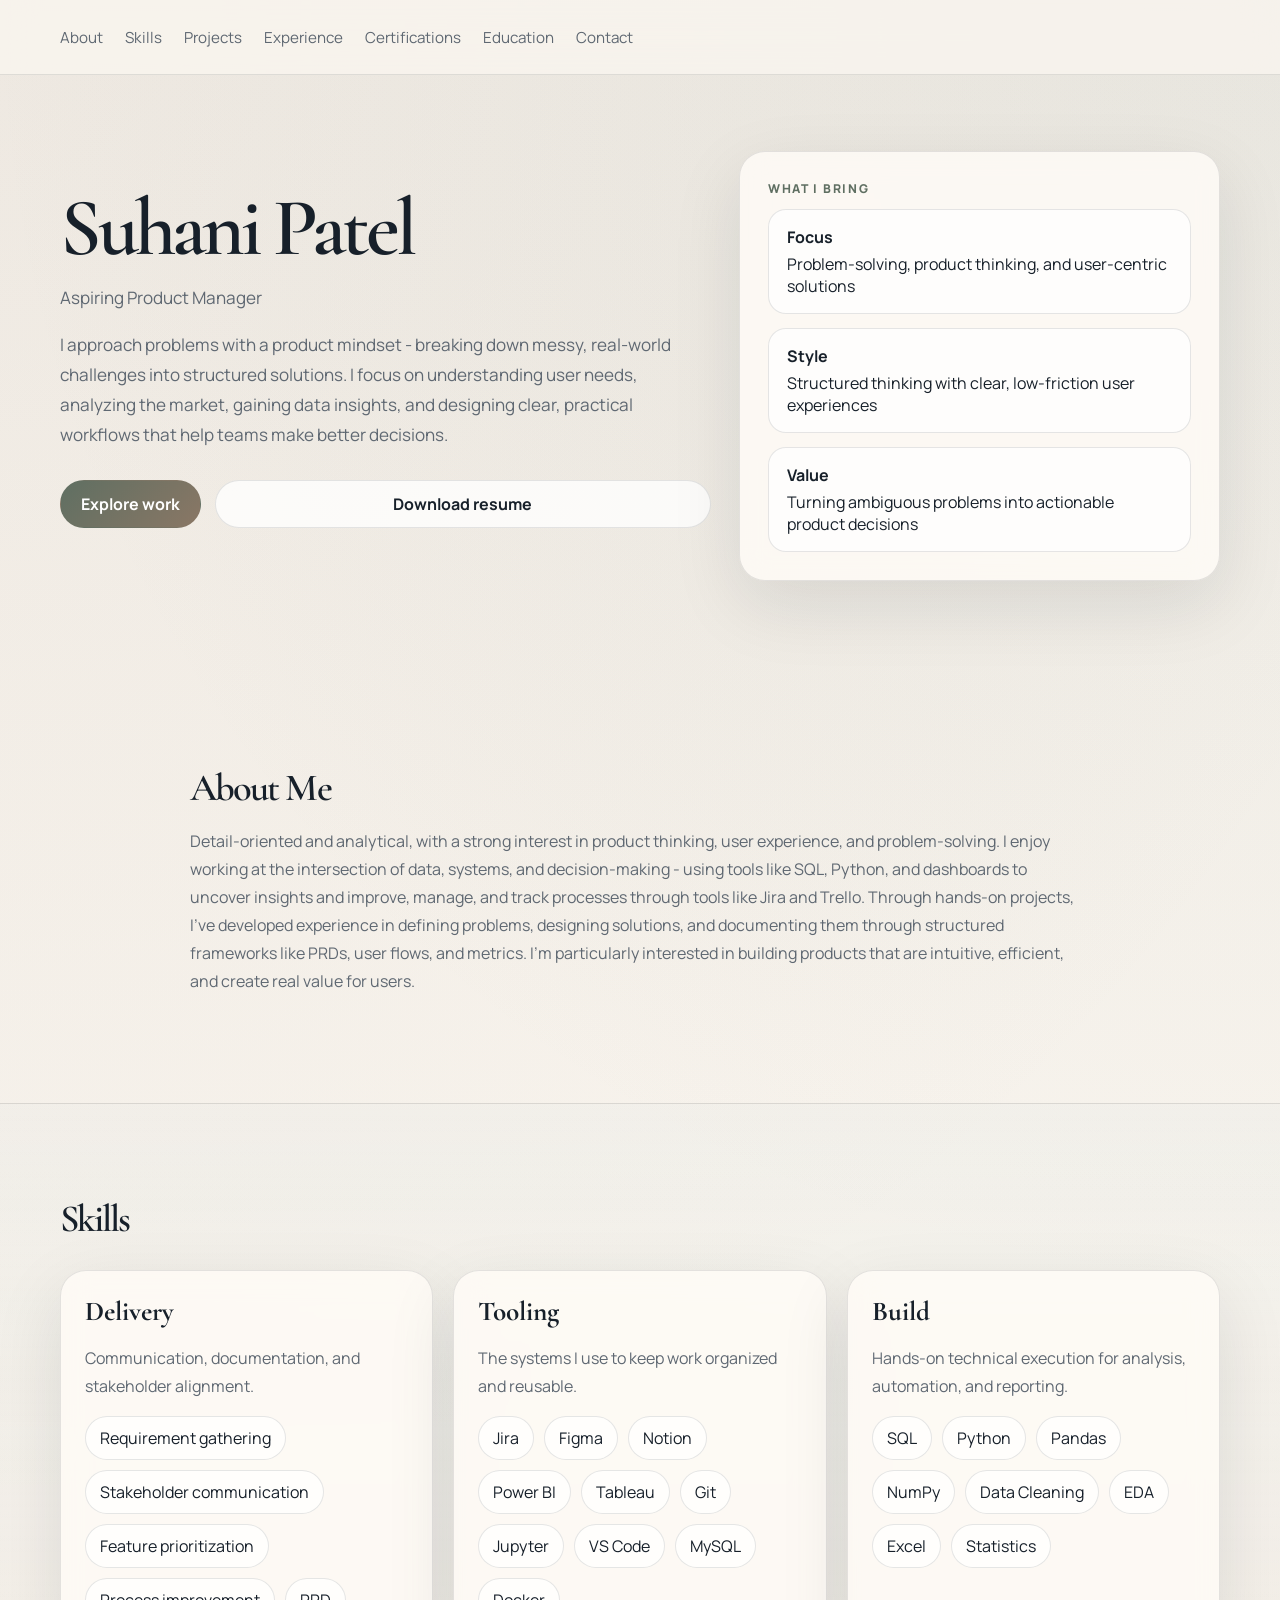
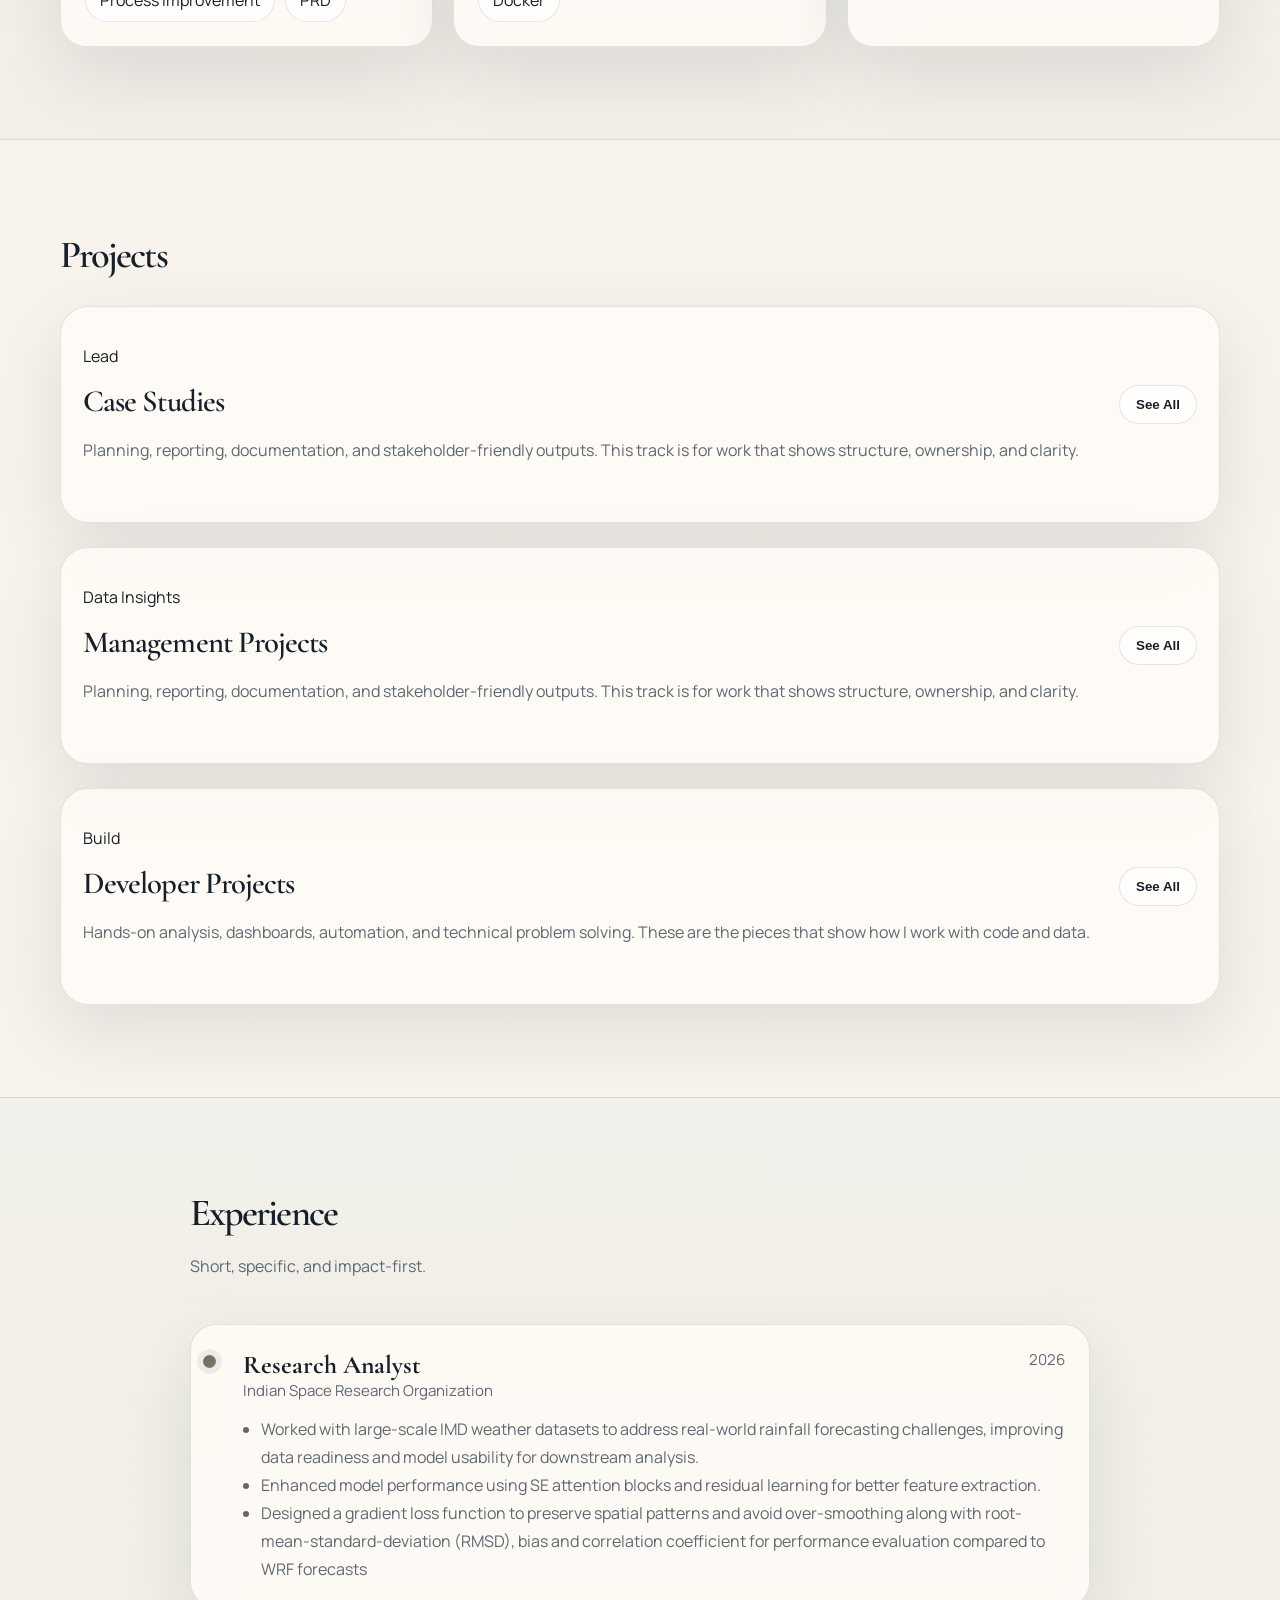
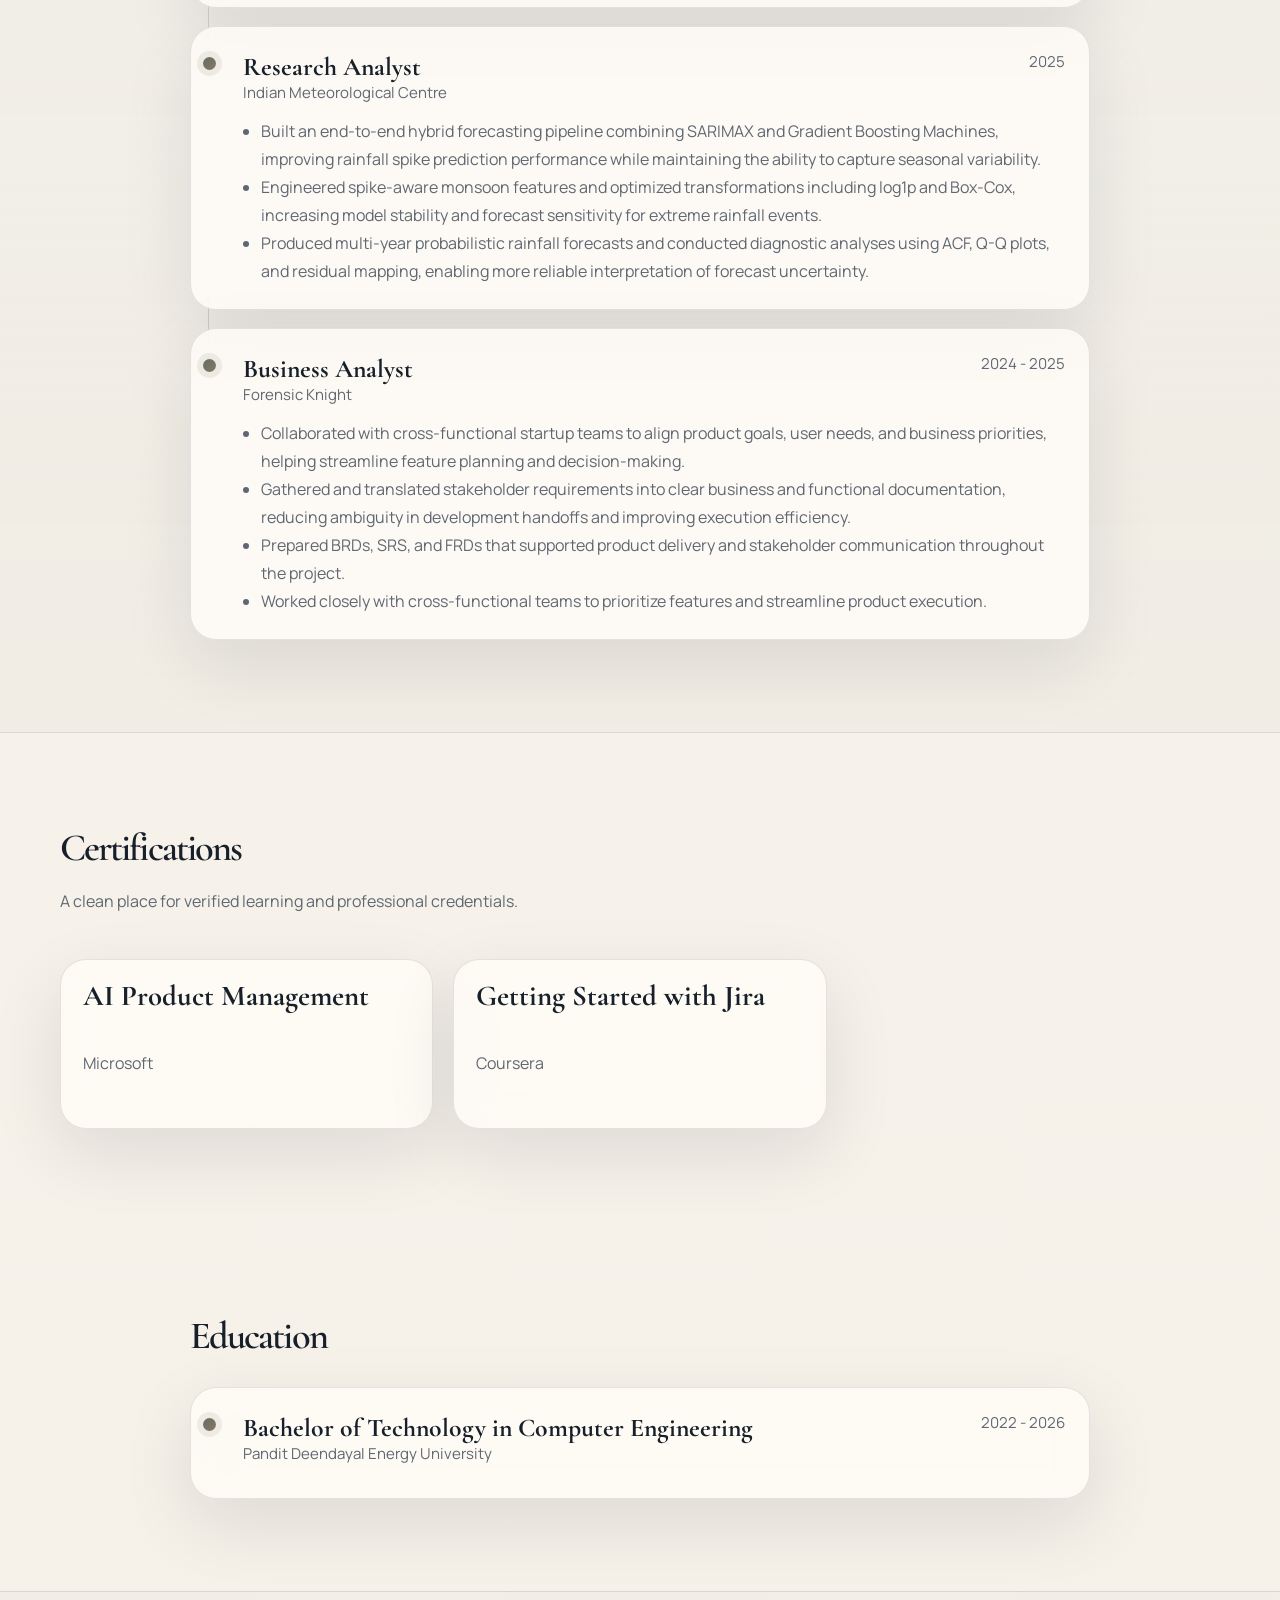
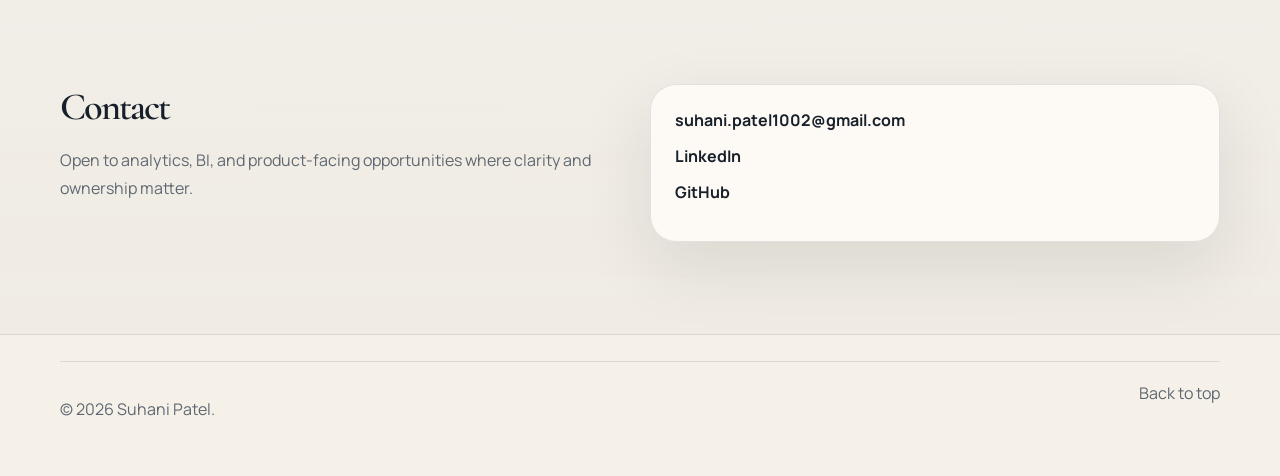
==== index.html @ b58e8860 "Add files via upload" ====
<!doctype html>
<html lang="en">
<head>
  <meta charset="UTF-8" />
  <meta name="viewport" content="width=device-width, initial-scale=1.0" />
  <meta name="description" content="A refined portfolio for analytics, BI, and PM-adjacent work with projects, skills, experience, certifications, and contact details." />
  <meta name="keywords" content="portfolio, data analyst, python, sql, power bi, tableau, projects, resume" />
  <meta name="author" content="Suhani Patel" />
  <meta property="og:title" content="Suhani Patel | Portfolio" />
  <meta property="og:description" content="A refined portfolio with separate developer and PM-style project tracks, elegant skills, timeline experience, and certifications." />
  <meta property="og:type" content="website" />
  <title>Suhani Patel | Portfolio</title>
  <link rel="preconnect" href="https://fonts.googleapis.com">
  <link rel="preconnect" href="https://fonts.gstatic.com" crossorigin>
  <link href="https://fonts.googleapis.com/css2?family=Cormorant+Garamond:wght@500;600;700&family=Manrope:wght@400;500;600;700;800&display=swap" rel="stylesheet">
  <link rel="stylesheet" href="styles.css" />
</head>
<body>
  <header class="site-header">
    <div class="container nav">
      <nav id="siteNav" class="site-nav">
        <a href="#about">About</a>
        <a href="#skills">Skills</a>
        <a href="#projects">Projects</a>
        <a href="#experience">Experience</a>
        <a href="#certifications">Certifications</a>
        <a href="#education">Education</a>
        <a href="#contact">Contact</a>
      </nav>
      <button class="nav-toggle" id="navToggle" aria-expanded="false" aria-controls="siteNav">
        <span></span><span></span><span></span>
      </button>
    </div>
  </header>

  <main>
    <section class="hero section" id="home">
      <div class="container hero-grid">
        <div class="hero-copy reveal">
          <h1 id="heroName">Suhani Patel</h1>
          <p class="subtitle" id="heroTitle"></p>
          <p class="subtitle" id="heroIntro"></p>
          <div class="hero-actions">
            <a class="btn btn-primary" href="#projects">Explore work</a>
            <a class="btn btn-secondary" href="resume.pdf" download>Download resume</a>
          </div>
          <ul class="hero-meta" id="heroMeta"></ul>
        </div>
        <div class="hero-panel reveal">
          <div class="panel-card">
            <p class="panel-label">What I bring</p>
            <div id="highlightList" class="highlight-list"></div>
          </div>
        </div>
      </div>
    </section>

      <section class="section" id="about">
        <div class="container narrow reveal">
          <h2>About Me</h2>
        <p id="aboutText" class="lead"></p>
      </div>
    </section>

    <section class="section alt" id="skills">
      <div class="container reveal">
        <div class="section-heading">
          <div>
            <h2>Skills</h2>
          </div>
        </div>
        <div id="skillsGrid" class="skills-grid"></div>
      </div>
    </section>

    <section class="section" id="projects">
      <div class="container">
        <div class="section-heading reveal">
          <div>
            <h2>Projects</h2>
          </div>
        </div>
        <div id="projectsWrap" class="project-collections"></div>
      </div>
    </section>

    <section class="section alt" id="experience">
      <div class="container narrow">
        <div class="section-heading reveal">
          <div>
            <h2>Experience</h2>
            <p class="section-copy">Short, specific, and impact-first.</p>
          </div>
        </div>
        <div id="experienceList" class="timeline"></div>
      </div>
    </section>

    <section class="section" id="certifications">
      <div class="container reveal">
        <div class="section-heading">
          <div>
            <h2>Certifications</h2>
            <p class="section-copy">A clean place for verified learning and professional credentials.</p>
          </div>
        </div>
        <div id="certificationsGrid" class="certifications-grid"></div>
      </div>
    </section>

    <section class="section" id="education">
      <div class="container narrow">
        <div class="section-heading reveal">
          <div>
            <h2>Education</h2>
          </div>
        </div>
        <div id="educationList" class="timeline"></div>
      </div>
    </section>

    <section class="section contact-section alt" id="contact">
      <div class="container contact-grid reveal">
        <div>
          <h2>Contact</h2>
          <p class="section-copy">Open to analytics, BI, and product-facing opportunities where clarity and ownership matter.</p>
        </div>
        <div class="contact-card">
          <a id="contactEmail" href="mailto:your.email@example.com">your.email@example.com</a>
          <a id="contactLinkedIn" href="https://www.linkedin.com" target="_blank" rel="noreferrer">LinkedIn</a>
          <a id="contactGitHub" href="https://github.com" target="_blank" rel="noreferrer">GitHub</a>
          <span id="contactLocation">Location</span>
        </div>
      </div>
    </section>
  </main>

  <footer class="site-footer">
    <div class="container footer-inner">
      <p>&copy; <span id="year"></span> <span id="footerName">Suhani Patel</span>.</p>
      <a class="text-link" href="#home">Back to top</a>
    </div>
  </footer>

  <script src="data.js"></script>
  <script src="script.js"></script>
</body>
</html>
---- styles.css ----
:root {
  --bg: #f5f0e8;
  --bg-alt: #ebe4d8;
  --panel: rgba(255, 252, 247, 0.82);
  --panel-solid: #fffdf9;
  --text: #17202a;
  --muted: #5f6872;
  --line: rgba(23, 32, 42, 0.11);
  --accent: #5f6f62;
  --accent-2: #8a7765;
  --accent-soft: rgba(95, 111, 98, 0.10);
  --shadow: 0 24px 70px rgba(23, 32, 42, 0.10);
  --radius: 26px;
  --radius-sm: 18px;
}

* {
  box-sizing: border-box;
}

html {
  scroll-behavior: smooth;
}

body {
  margin: 0;
  font-family: "Manrope", system-ui, sans-serif;
  color: var(--text);
  background:
    radial-gradient(circle at top left, rgba(138, 119, 101, 0.10), transparent 28%),
    radial-gradient(circle at top right, rgba(95, 111, 98, 0.10), transparent 24%),
    linear-gradient(180deg, #f9f5ef 0%, var(--bg) 100%);
}

a {
  color: inherit;
  text-decoration: none;
}

img {
  display: block;
  max-width: 100%;
}

.container {
  width: min(1160px, calc(100% - 32px));
  margin: 0 auto;
}

.narrow {
  width: min(900px, calc(100% - 32px));
}

.section {
  padding: 92px 0;
}

.alt {
  background:
    linear-gradient(180deg, rgba(255, 255, 255, 0.22), rgba(255, 255, 255, 0)),
    linear-gradient(180deg, rgba(95, 111, 98, 0.05), rgba(138, 119, 101, 0.04));
  border-top: 1px solid var(--line);
  border-bottom: 1px solid var(--line);
}

.site-header {
  position: sticky;
  top: 0;
  z-index: 20;
  backdrop-filter: blur(18px);
  background: rgba(250, 246, 240, 0.76);
  border-bottom: 1px solid var(--line);
}

.nav {
  display: flex;
  align-items: center;
  gap: 14px;
  min-height: 74px;
  position: relative;
}

.site-nav {
  display: flex;
  align-items: center;
  justify-content: flex-start;
  gap: 22px;
  color: var(--muted);
  font-size: 0.95rem;
  margin-right: auto;
}

.site-nav a:hover,
.text-link:hover,
.project-collection-cta:hover {
  color: var(--accent);
}

.nav-toggle {
  display: none;
  width: 44px;
  height: 44px;
  border: 1px solid var(--line);
  border-radius: 14px;
  background: rgba(255, 255, 255, 0.8);
  flex-direction: column;
  justify-content: center;
  gap: 4px;
  padding: 0 11px;
}

.nav-toggle span {
  display: block;
  height: 2px;
  background: var(--text);
  border-radius: 999px;
}

.hero {
  padding-top: 76px;
}

.hero-grid {
  display: grid;
  grid-template-columns: 1.15fr 0.85fr;
  gap: 28px;
  align-items: center;
}

.hero-copy h1,
.section h2,
.project-collection h3,
.detail-hero h1 {
  font-family: "Cormorant Garamond", Georgia, serif;
  font-weight: 600;
}

.hero-copy h1 {
  margin: 10px 0 14px;
  font-size: clamp(3rem, 6.4vw, 5.8rem);
  line-height: 0.9;
  letter-spacing: -0.05em;
}

.subtitle,
.lead,
.section-copy,
.detail-subtitle {
  color: var(--muted);
  line-height: 1.75;
}

.subtitle {
  font-size: 1.07rem;
  max-width: 62ch;
}

.hero-actions {
  display: grid;
  grid-template-columns: auto 1fr;
  gap: 14px;
  align-items: start;
  margin: 30px 0 22px;
}

.hero-actions-stack {
  display: grid;
  gap: 10px;
  align-self: end;
  padding-top: 10px;
}

.btn {
  display: inline-flex;
  align-items: center;
  justify-content: center;
  min-height: 48px;
  padding: 0 20px;
  border-radius: 999px;
  font-weight: 700;
  border: 1px solid transparent;
  transition: transform 180ms ease, box-shadow 180ms ease, border-color 180ms ease, background 180ms ease, color 180ms ease;
}

.btn:hover {
  transform: translateY(-1px);
  box-shadow: var(--shadow);
}

.btn-primary {
  color: white;
  background: linear-gradient(135deg, var(--accent), var(--accent-2));
}

.btn-secondary {
  background: rgba(255, 255, 255, 0.78);
  border-color: var(--line);
}

.hero-meta {
  list-style: none;
  padding: 0;
  margin: 0;
  display: flex;
  flex-wrap: wrap;
  gap: 12px;
  color: var(--muted);
}

.hero-meta li,
.pill {
  padding: 10px 14px;
  border: 1px solid var(--line);
  border-radius: 999px;
  background: rgba(255, 255, 255, 0.74);
}

.panel-card,
.contact-card,
.skill-card,
.project-card,
.timeline-item,
.cert-card,
.project-collection {
  background: var(--panel);
  border: 1px solid var(--line);
  box-shadow: var(--shadow);
  backdrop-filter: blur(14px);
}

.panel-card {
  border-radius: var(--radius);
  padding: 28px;
}

.panel-label,
.detail-label{
  margin: 0 0 12px;
  font-size: 0.76rem;
  font-weight: 800;
  text-transform: uppercase;
  letter-spacing: 0.14em;
  color: var(--accent);
}

.highlight-list {
  display: grid;
  gap: 14px;
}

.highlight-item {
  padding: 16px 18px;
  border-radius: 18px;
  background: rgba(255, 255, 255, 0.7);
  border: 1px solid var(--line);
}

.highlight-item strong {
  display: block;
  margin-bottom: 5px;
}

.section h2 {
  margin: 0;
  font-size: clamp(2rem, 3vw, 3rem);
  letter-spacing: -0.05em;
}

.section-heading {
  display: flex;
  align-items: end;
  justify-content: space-between;
  gap: 16px;
  margin-bottom: 28px;
}

.skills-grid,
.certifications-grid {
  display: grid;
  grid-template-columns: repeat(3, minmax(0, 1fr));
  gap: 20px;
}

.skill-card {
  border-radius: var(--radius);
  padding: 24px;
}

.skill-card h3 {
  margin: 0 0 10px;
  font-family: "Cormorant Garamond", Georgia, serif;
  font-size: 1.7rem;
}

.chip-list {
  display: flex;
  flex-wrap: wrap;
  gap: 10px;
  margin-top: 16px;
}

.project-collections {
  display: grid;
  gap: 24px;
}

.case-study-wrap {
  display: grid;
}

.case-study-card {
  border-radius: calc(var(--radius) + 2px);
  overflow: hidden;
  background: var(--panel);
  border: 1px solid var(--line);
  box-shadow: var(--shadow);
  display: grid;
  grid-template-columns: 1.1fr 0.9fr;
}

.case-study-media {
  min-height: 320px;
  background:
    linear-gradient(135deg, rgba(95, 111, 98, 0.18), rgba(138, 119, 101, 0.18)),
    linear-gradient(135deg, rgba(255, 255, 255, 0.22), rgba(255, 255, 255, 0));
}

.case-study-media img {
  width: 100%;
  height: 100%;
  object-fit: cover;
}

.case-study-body {
  padding: 28px;
  display: grid;
  align-content: start;
  gap: 14px;
}

.project-collection {
  border-radius: calc(var(--radius) + 2px);
  padding: 22px;
}

.project-collection-collapsed .projects-grid {
  display: none;
}

.project-collection-head {
  display: grid;
  grid-template-columns: 1fr auto;
  gap: 18px;
  align-items: start;
  margin-bottom: 20px;
}

.project-collection h3 {
  margin: 6px 0 8px;
  font-size: clamp(1.8rem, 2.4vw, 2.3rem);
  letter-spacing: -0.03em;
}

.project-collection-cta {
  display: inline-flex;
  align-items: center;
  justify-content: center;
  align-self: center;
  justify-self: end;
  padding: 11px 16px;
  border-radius: 999px;
  border: 1px solid var(--line);
  background: rgba(255, 255, 255, 0.72);
  color: var(--text);
  font-weight: 700;
  white-space: nowrap;
  cursor: pointer;
}

.projects-grid {
  display: grid;
  grid-template-columns: repeat(3, minmax(0, 1fr));
  gap: 18px;
}

.project-card {
  border-radius: var(--radius);
  overflow: hidden;
  display: flex;
  flex-direction: column;
  cursor: pointer;
  transition: transform 180ms ease, box-shadow 180ms ease, border-color 180ms ease;
}

.project-card.is-hidden {
  display: none;
}

.project-card:hover {
  transform: translateY(-4px);
  box-shadow: 0 28px 72px rgba(23, 32, 42, 0.14);
  border-color: rgba(95, 111, 98, 0.24);
}

.project-media {
  aspect-ratio: 16 / 9;
  background:
    linear-gradient(135deg, rgba(95, 111, 98, 0.18), rgba(138, 119, 101, 0.18)),
    linear-gradient(135deg, rgba(255, 255, 255, 0.22), rgba(255, 255, 255, 0));
  border-bottom: 1px solid var(--line);
}

.project-media img {
  width: 100%;
  height: 100%;
  object-fit: cover;
}

.project-media video {
  width: 100%;
  height: 100%;
  object-fit: cover;
}

.project-body {
  padding: 20px;
  display: grid;
  gap: 14px;
}

.project-body-top {
  display: grid;
  gap: 10px;
}

.project-body h3 {
  margin: 0;
  font-family: "Cormorant Garamond", Georgia, serif;
  font-size: 1.75rem;
  line-height: 0.95;
}

.project-links {
  display: flex;
  flex-wrap: wrap;
  gap: 12px;
  margin-top: auto;
}

.project-links a {
  font-weight: 700;
  color: var(--accent);
}

.timeline {
  display: grid;
  gap: 18px;
  position: relative;
}

.timeline::before {
  content: "";
  position: absolute;
  top: 10px;
  bottom: 10px;
  left: 18px;
  width: 1px;
  background: linear-gradient(180deg, transparent, rgba(95, 111, 98, 0.35), transparent);
}

.timeline-item {
  border-radius: var(--radius);
  padding: 24px 24px 24px 52px;
  position: relative;
}

.timeline-item::before {
  content: "";
  position: absolute;
  left: 12px;
  top: 30px;
  width: 13px;
  height: 13px;
  border-radius: 50%;
  background: linear-gradient(135deg, var(--accent), var(--accent-2));
  box-shadow: 0 0 0 6px rgba(95, 111, 98, 0.10);
}

.timeline-top {
  display: flex;
  justify-content: space-between;
  gap: 14px;
  align-items: start;
  margin-bottom: 10px;
}

.timeline-top h3,
.timeline-top p {
  margin: 0;
}

.timeline-top h3 {
  font-family: "Cormorant Garamond", Georgia, serif;
  font-size: 1.6rem;
}

.timeline-top .meta {
  color: var(--muted);
  font-size: 0.94rem;
}

.timeline-item ul {
  margin: 14px 0 0;
  padding-left: 18px;
  color: var(--muted);
  line-height: 1.75;
}

.cert-card {
  border-radius: var(--radius);
  padding: 22px;
  display: grid;
  gap: 10px;
  min-height: 170px;
}

.cert-card h3 {
  margin: 0;
  font-family: "Cormorant Garamond", Georgia, serif;
  font-size: 1.8rem;
  line-height: 1;
}

.cert-year {
  align-self: end;
  width: fit-content;
  padding: 8px 12px;
  border-radius: 999px;
  background: rgba(95, 111, 98, 0.10);
  color: var(--accent);
  font-weight: 700;
}

.contact-grid {
  display: grid;
  grid-template-columns: 1fr 1fr;
  gap: 20px;
  align-items: start;
}

.contact-card {
  border-radius: var(--radius);
  padding: 24px;
  display: grid;
  gap: 14px;
}

.contact-card a {
  font-weight: 700;
  color: var(--text);
}

.contact-card a:hover {
  color: var(--accent);
}

.site-footer {
  padding: 26px 0 40px;
}

.footer-inner {
  display: flex;
  justify-content: space-between;
  gap: 16px;
  color: var(--muted);
  border-top: 1px solid var(--line);
  padding-top: 20px;
}

.detail-page {
  min-height: 100vh;
}

.detail-header {
  padding: 10px 0 0;
}

.detail-nav {
  justify-content: flex-start;
}

.breadcrumb {
  display: inline-flex;
  align-items: center;
  gap: 8px;
  color: var(--muted);
  font-weight: 700;
}

.breadcrumb:hover {
  color: var(--accent);
}

.detail-hero {
  padding: 10px 0 28px;
}

.detail-grid {
  display: grid;
  grid-template-columns: 1.2fr 0.8fr;
  gap: 22px;
  align-items: start;
}

body.case-study-mode .detail-grid {
  grid-template-columns: 1fr;
  width: min(1120px, calc(100% - 32px));
  margin: 0 auto;
}

body.case-study-mode .detail-panel {
  width: 100%;
}

body.case-study-mode .detail-aside {
  display: none;
}

.case-study-shell {
  width: min(980px, calc(100% - 32px));
}

.case-study-detail-card {
  border-radius: calc(var(--radius) + 4px);
  background: var(--panel);
  border: 1px solid var(--line);
  box-shadow: var(--shadow);
  backdrop-filter: blur(14px);
  padding: 34px;
  display: grid;
  gap: 22px;
}

.case-study-detail-head {
  display: flex;
  align-items: start;
  justify-content: space-between;
  gap: 20px;
  flex-wrap: wrap;
}

.case-study-detail-head h1 {
  margin: 10px 0 0;
  font-family: "Cormorant Garamond", Georgia, serif;
  font-size: clamp(2.7rem, 4vw, 4.8rem);
  line-height: 0.94;
  letter-spacing: -0.05em;
}

.title-row {
  display: flex;
  align-items: center;
  justify-content: space-between;
}

#projectLogo {
  height: 250px;   /* adjust */
  width: 250px;
}

.case-study-preview {
  border-radius: 24px;
  overflow: hidden;
  border: 1px solid var(--line);
  background: linear-gradient(135deg, rgba(95, 111, 98, 0.12), rgba(138, 119, 101, 0.12));
  min-height: 340px;
}

.case-study-preview img,
.case-study-preview iframe {
  width: 100%;
  display: block;
}

.case-study-preview img {
  height: auto;
}

.case-study-preview iframe,
.case-study-document {
  height: 72vh;
  border: 0;
  background: white;
}

.case-study-copy {
  display: grid;
  gap: 18px;
}

.case-study-block h2 {
  margin: 0 0 8px;
  font-family: "Manrope", system-ui, sans-serif;
  font-size: 1.15rem;
}

.detail-panel,
.detail-aside {
  background: var(--panel);
  border: 1px solid var(--line);
  box-shadow: var(--shadow);
  backdrop-filter: blur(14px);
  border-radius: var(--radius);
}

.detail-panel {
  padding: 28px;
}

.detail-aside {
  padding: 22px;
}

.detail-hero h1 {
  margin: 12px 0 14px;
  font-size: clamp(2.4rem, 4vw, 4.4rem);
  line-height: 0.94;
  letter-spacing: -0.05em;
}

.detail-image {
  aspect-ratio: 16 / 9;
  border-radius: 20px;
  overflow: hidden;
  background: linear-gradient(135deg, rgba(95, 111, 98, 0.18), rgba(138, 119, 101, 0.18));
  border: 1px solid var(--line);
  margin-bottom: 22px;
}

.detail-image-button {
  width: 100%;
  padding: 0;
  cursor: zoom-in;
  border: 0;
  background: transparent;
  display: block;
}

.detail-image-button img {
  border: 0;
}

.detail-image-button video {
  width: 100%;
  height: 100%;
  object-fit: cover;
}

.detail-image img {
  width: 100%;
  height: 100%;
  object-fit: cover;
}

.case-study-draft {
  padding: 0;
  border-radius: 0;
  background: transparent;
  border: none;
  margin-top: 10px;
}

.case-study-draft-grid {
  display: grid;
  gap: 16px;
}

.case-study-draft-block h2 {
  font-family: "Times New Roman", Times, serif;
  font-size: 2.5rem;       /* increase if you want */
  font-weight: 700;
  color: #000;
  margin-bottom: 10px;
}

.case-study-draft-block p {
  font-family: "Times New Roman", Times, serif;
  font-size: 1.5rem;
  line-height: 1.8;
  color: #000;
  white-space: pre-line;
}

.case-study-image-block {
  margin: 20px 0;
}

.case-study-image-block img {
  width: 100%;
  border-radius: 12px;
}

.image-caption {
  font-size: 0.9rem;
  color: #666;
  margin-top: 6px;
  text-align: center;
}

.detail-section {
  margin-top: 20px;
}

.detail-section h2 {
  margin-bottom: 12px;
  font-size: 1.2rem;
  font-family: "Manrope", system-ui, sans-serif;
}

.detail-list {
  margin: 0;
  padding-left: 18px;
  color: var(--muted);
  line-height: 1.75;
}

.detail-links {
  display: flex;
  flex-wrap: wrap;
  gap: 12px;
  margin-top: 20px;
}

.detail-links a {
  display: inline-flex;
  align-items: center;
  justify-content: center;
  min-height: 44px;
  padding: 0 16px;
  border-radius: 999px;
  border: 1px solid var(--line);
  background: rgba(255, 255, 255, 0.72);
  color: var(--text);
  font-weight: 700;
}

.detail-links a.primary {
  color: white;
  background: linear-gradient(135deg, var(--accent), var(--accent-2));
  border-color: transparent;
}

.detail-sidebar-block + .detail-sidebar-block {
  margin-top: 18px;
}

.detail-sidebar-list {
  display: flex;
  flex-wrap: wrap;
  gap: 10px;
}

.lightbox {
  position: fixed;
  inset: 0;
  display: none;
  align-items: center;
  justify-content: center;
  gap: 16px;
  padding: 20px;
  background: rgba(15, 23, 42, 0.84);
  z-index: 80;
}

.lightbox.is-open {
  display: flex;
}

.lightbox-frame {
  width: min(100%, 1100px);
  max-height: 88vh;
  margin: 0;
  display: grid;
  place-items: center;
}

.lightbox-frame img {
  max-width: 100%;
  max-height: 88vh;
  object-fit: contain;
  border-radius: 18px;
  box-shadow: 0 30px 90px rgba(0, 0, 0, 0.45);
}

.lightbox-frame video {
  max-width: 100%;
  max-height: 88vh;
  border-radius: 18px;
  box-shadow: 0 30px 90px rgba(0, 0, 0, 0.45);
}

.lightbox-close,
.lightbox-arrow {
  position: absolute;
  border: 0;
  background: rgba(255, 255, 255, 0.14);
  color: white;
  backdrop-filter: blur(12px);
  cursor: pointer;
}

.lightbox-close {
  top: 18px;
  left: 18px;
  width: 42px;
  height: 42px;
  border-radius: 999px;
  font-size: 1.6rem;
  line-height: 1;
}

.lightbox-arrow {
  top: 50%;
  transform: translateY(-50%);
  width: 48px;
  height: 84px;
  border-radius: 18px;
  font-size: 2rem;
  line-height: 1;
}

.lightbox-prev {
  left: 18px;
}

.lightbox-next {
  right: 18px;
}

.reveal {
  opacity: 0;
  transform: translateY(16px);
  transition: opacity 600ms ease, transform 600ms ease;
}

.reveal.is-visible {
  opacity: 1;
  transform: translateY(0);
}

@media (max-width: 1080px) {
  .skills-grid,
  .certifications-grid,
  .projects-grid {
    grid-template-columns: repeat(2, minmax(0, 1fr));
  }

  .hero-grid,
  .contact-grid,
  .detail-grid,
  .case-study-card {
    grid-template-columns: 1fr;
  }

  body.case-study-mode .detail-grid {
    width: calc(100% - 24px);
  }

  .case-study-shell {
    width: calc(100% - 24px);
  }

  .case-study-detail-card {
    padding: 24px;
  }

  .case-study-preview iframe,
  .case-study-document {
    height: 60vh;
  }

  .lightbox {
    padding: 14px;
  }

  .lightbox-arrow {
    width: 42px;
    height: 72px;
  }
}

@media (max-width: 760px) {
  .section {
    padding: 74px 0;
  }

  .nav-toggle {
    display: inline-flex;
    margin-left: auto;
  }

  .site-nav {
    position: absolute;
    top: 74px;
    left: 16px;
    right: 500px;
    display: none;
    flex-direction: column;
    align-items: flex-end;  
    text-align: left;   
    gap: 14px;
    padding: 18px;
    border-radius: 20px;
    background: rgba(252, 248, 242, 0.96);
    border: 1px solid var(--line);
    box-shadow: var(--shadow);
  }

  .site-nav.open {
    display: flex;
  }

  .hero-actions {
    grid-template-columns: 1fr;
  }

  .project-collection-head,
  .timeline-top,
  .section-heading,
  .footer-inner {
    flex-direction: column;
    align-items: start;
  }

  .project-collection-head {
    grid-template-columns: 1fr;
  }

  .project-collection-cta {
    justify-self: start;
  }

  .skills-grid,
  .certifications-grid,
  .projects-grid {
    grid-template-columns: 1fr;
  }

  .timeline::before {
    left: 14px;
  }

  .timeline-item {
    padding-left: 44px;
  }
}
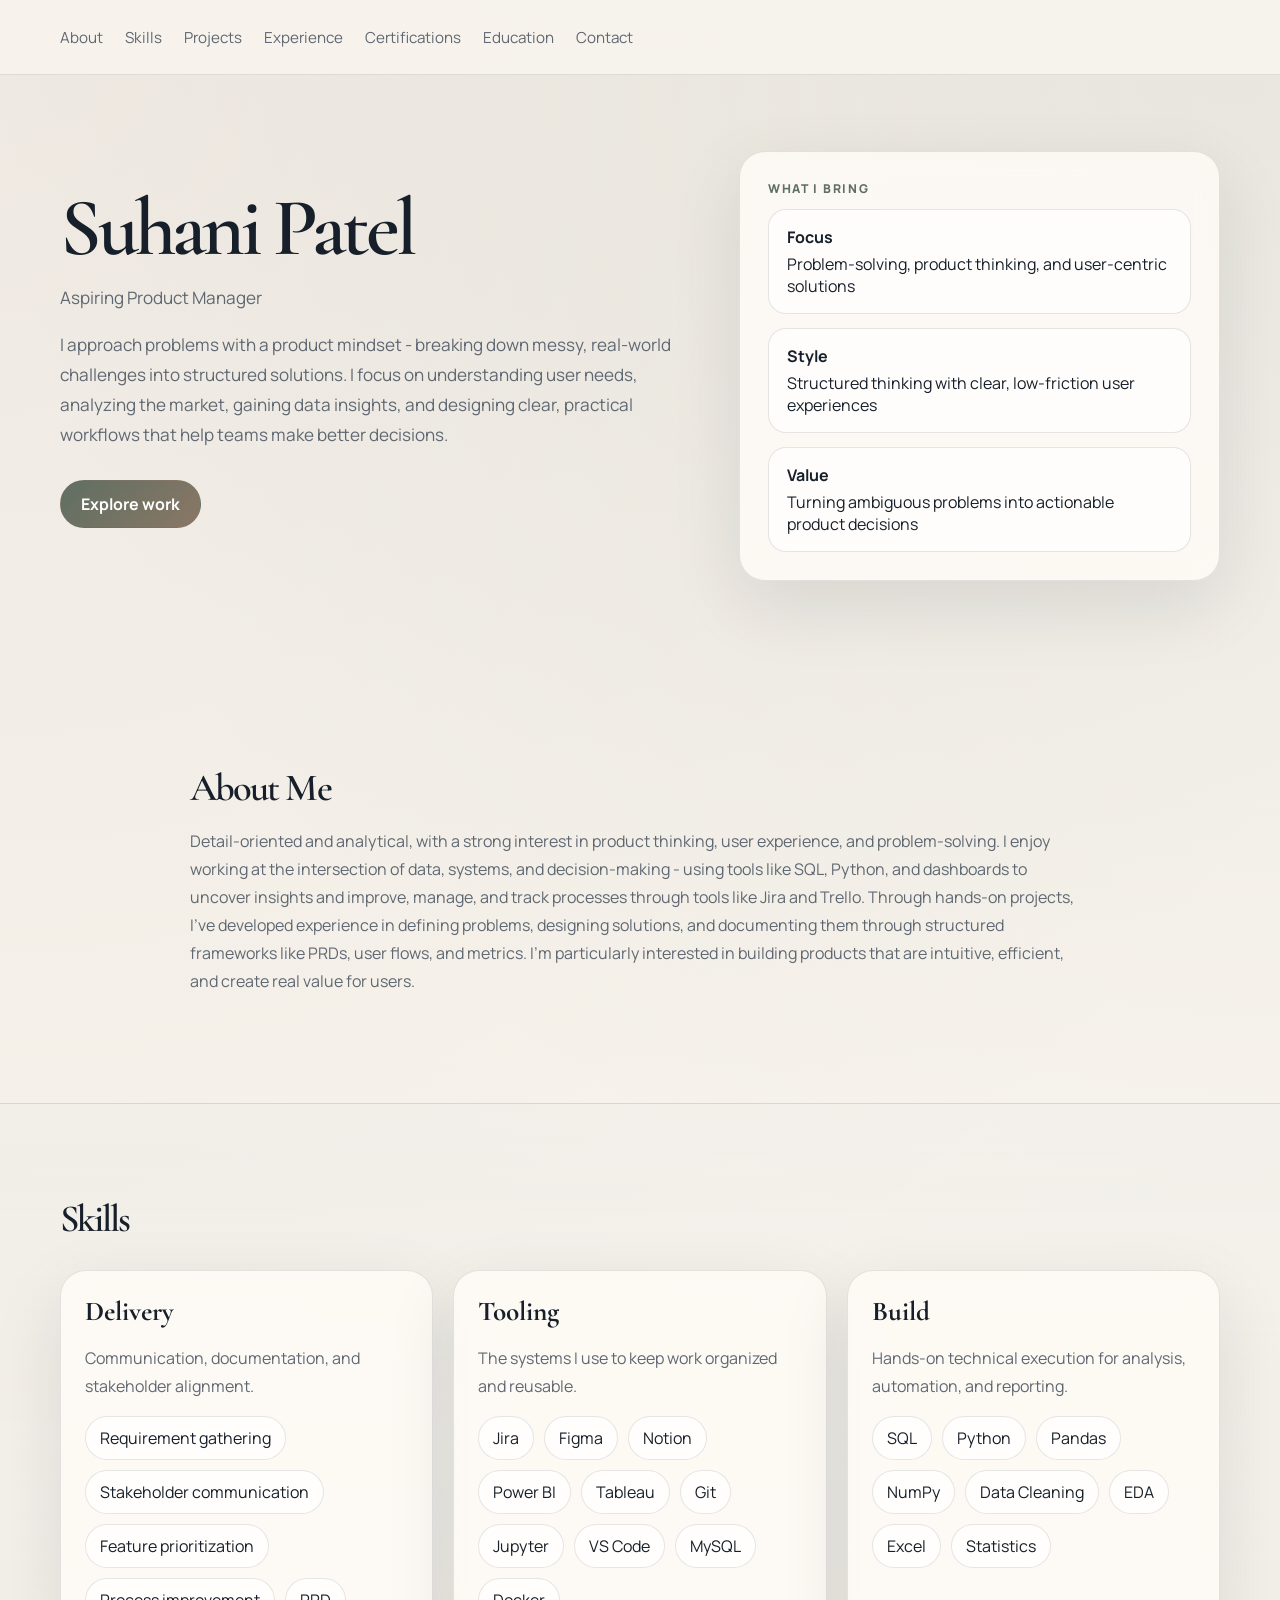
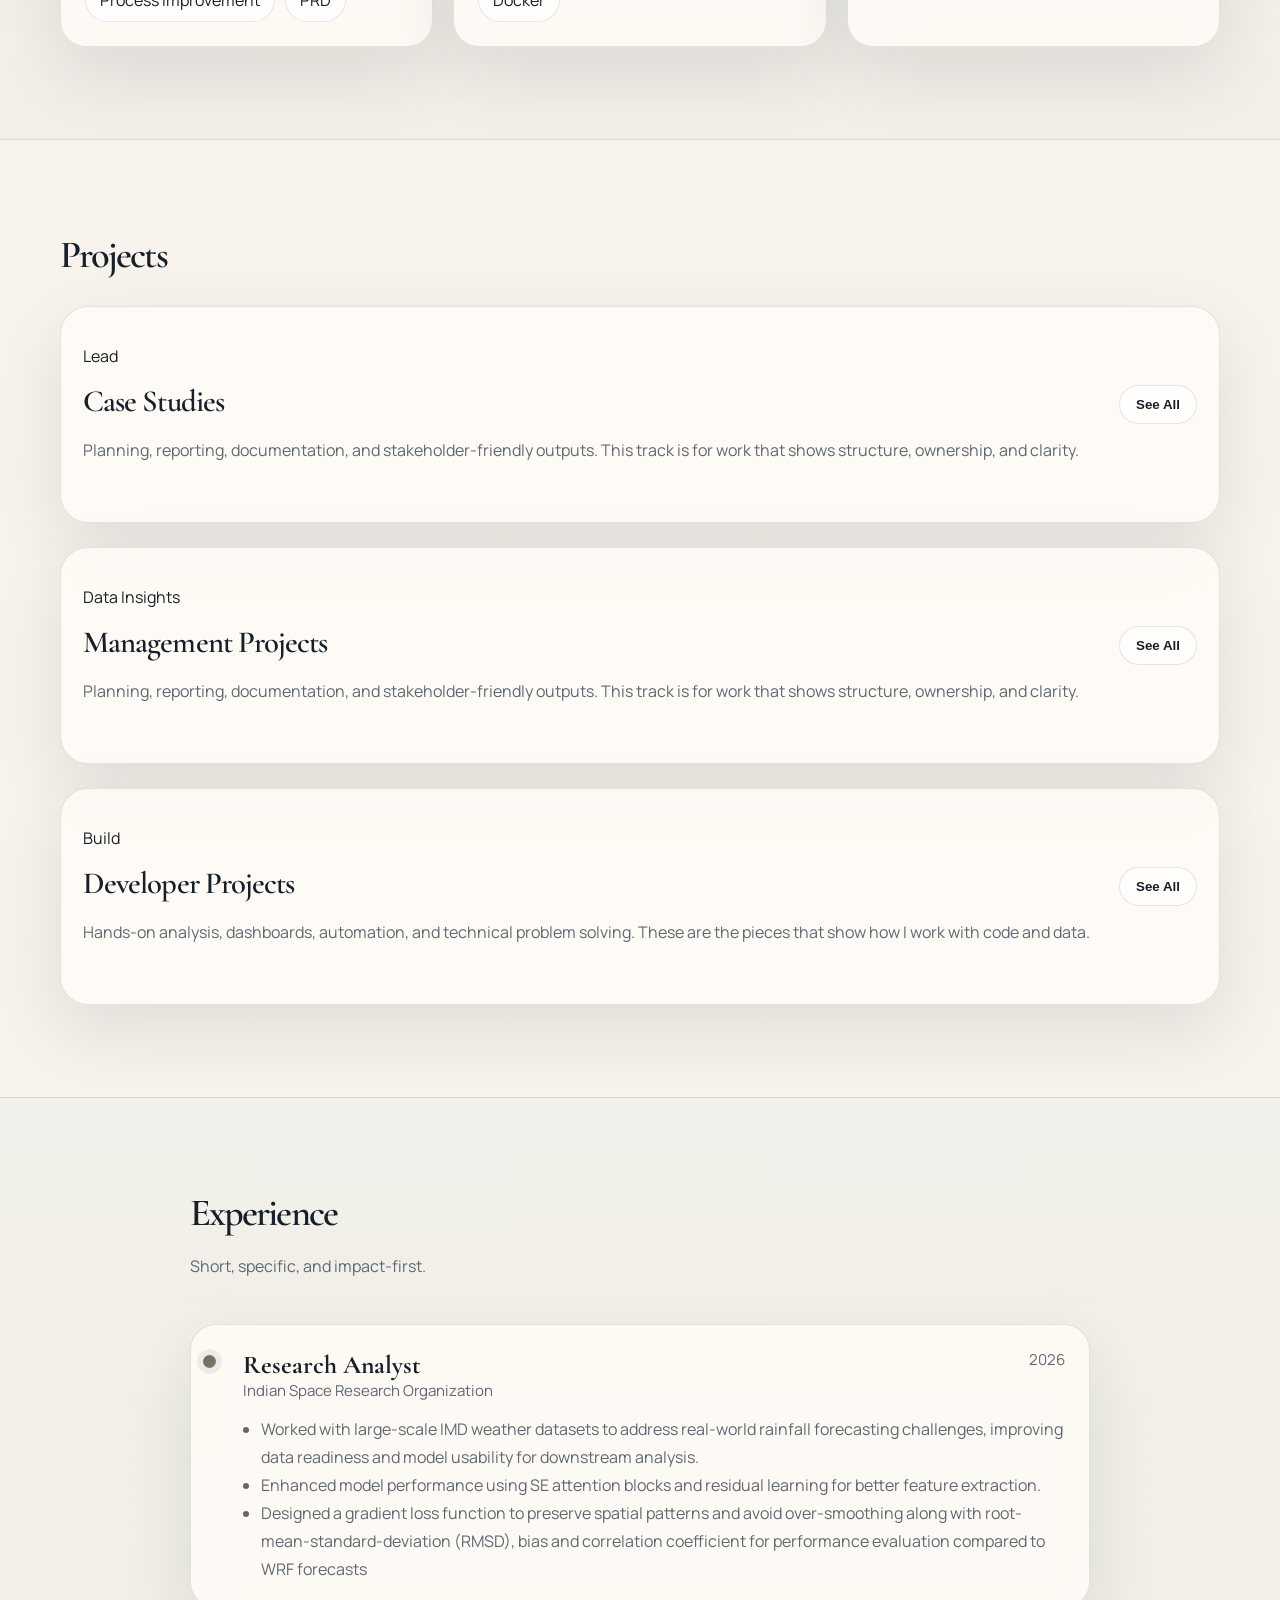
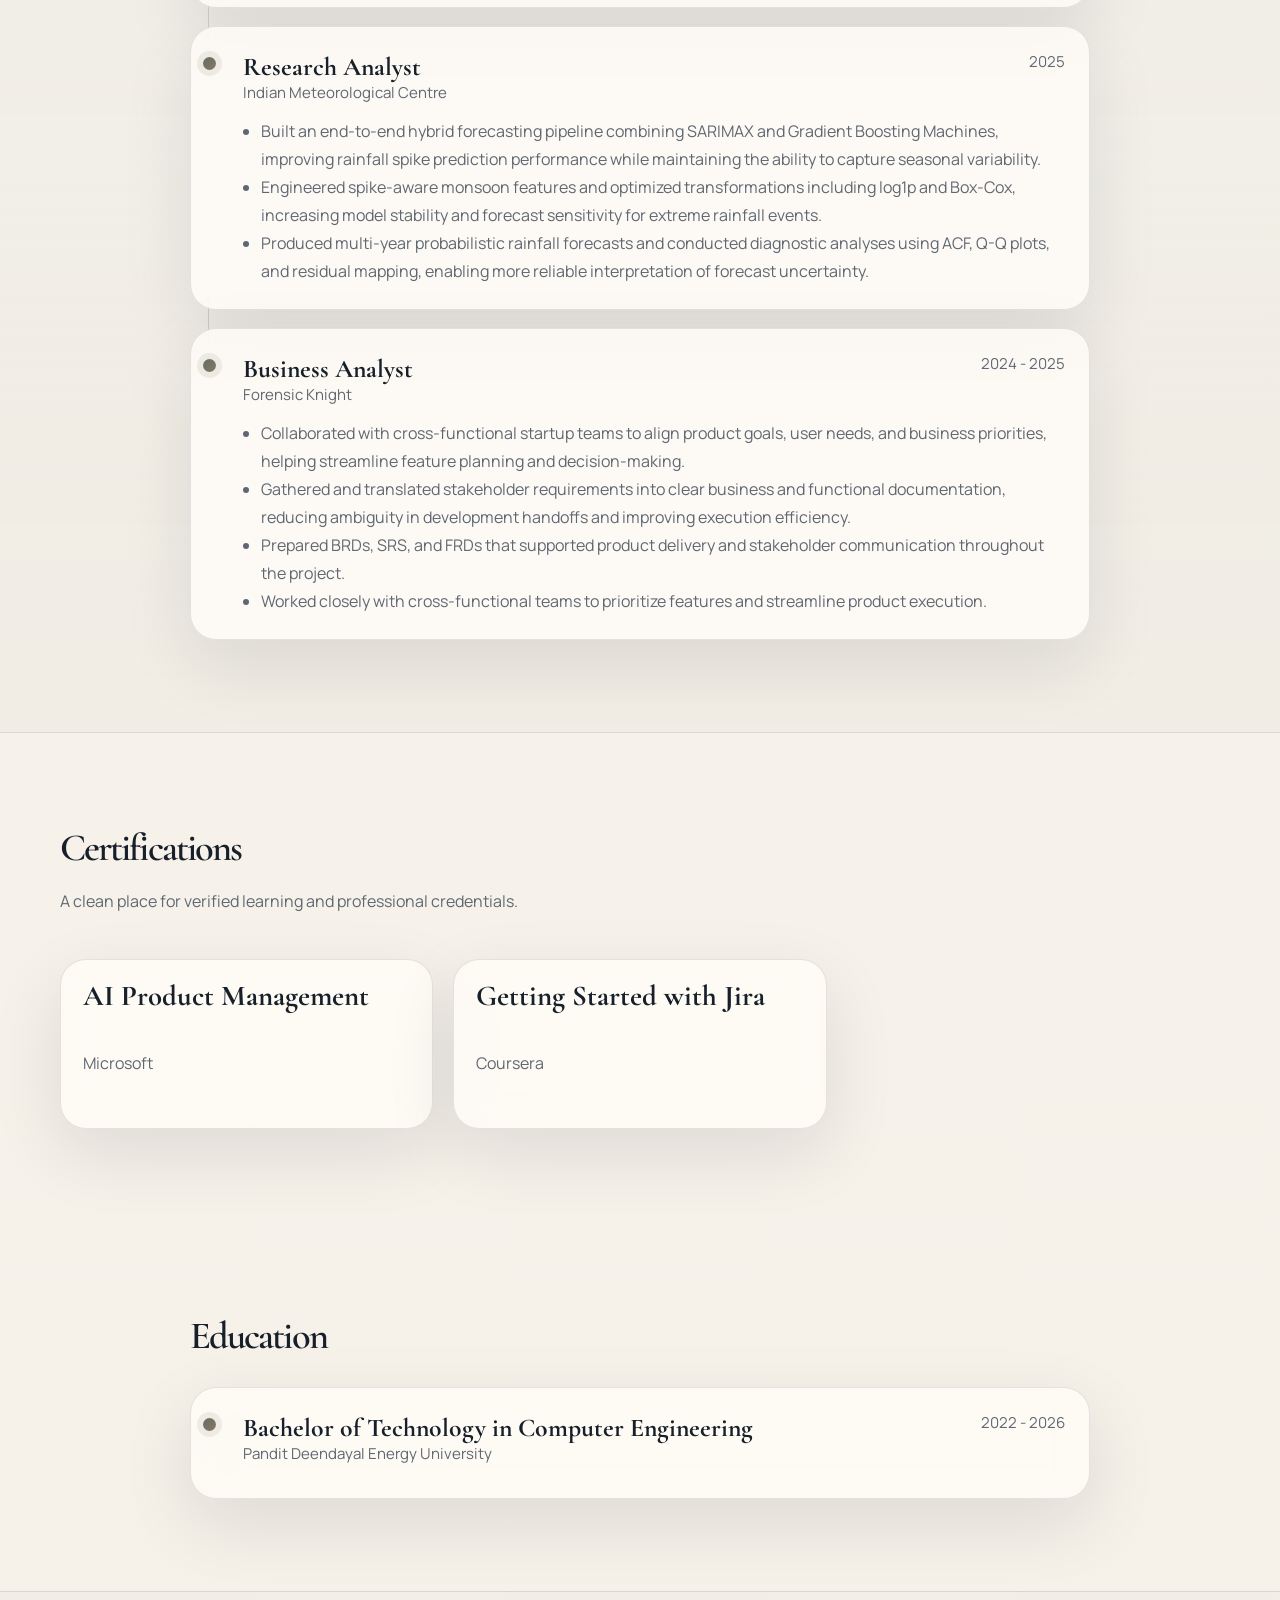
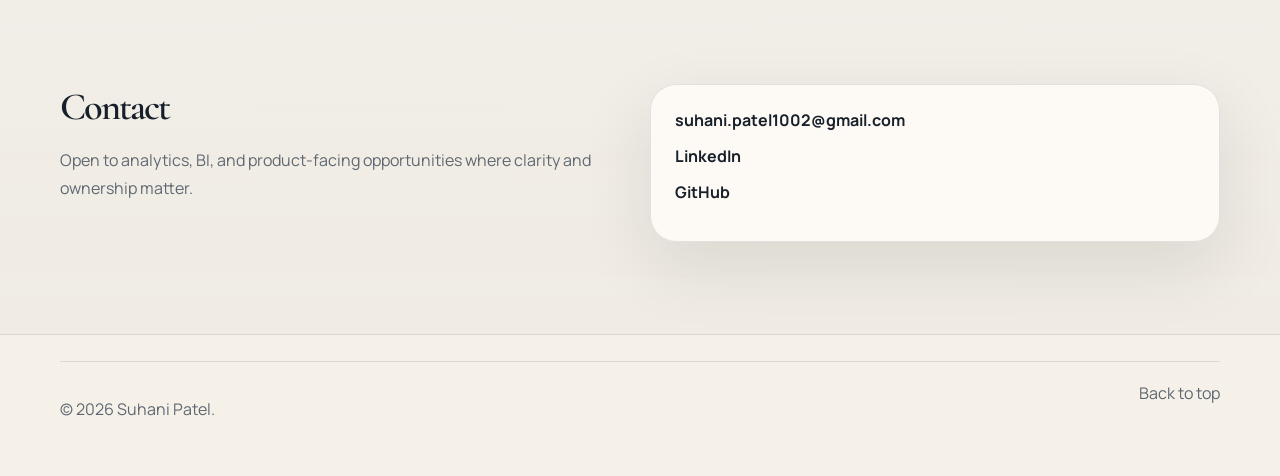
==== commit 1c2f901e: "Update index.html" ====
--- a/index.html
+++ b/index.html
@@ -42,7 +42,6 @@
           <p class="subtitle" id="heroIntro"></p>
           <div class="hero-actions">
             <a class="btn btn-primary" href="#projects">Explore work</a>
-            <a class="btn btn-secondary" href="resume.pdf" download>Download resume</a>
           </div>
           <ul class="hero-meta" id="heroMeta"></ul>
         </div>
@@ -73,19 +72,19 @@
       </div>
     </section>
 
-    <section class="section" id="projects">
-      <div class="container">
-        <div class="section-heading reveal">
-          <div>
-            <h2>Projects</h2>
-          </div>
-        </div>
-        <div id="projectsWrap" class="project-collections"></div>
-      </div>
-    </section>
-
-    <section class="section alt" id="experience">
-      <div class="container narrow">
+    <section class="section" id="projects">
+      <div class="container">
+        <div class="section-heading reveal">
+          <div>
+            <h2>Projects</h2>
+          </div>
+        </div>
+        <div id="projectsWrap" class="project-collections"></div>
+      </div>
+    </section>
+
+    <section class="section alt" id="experience">
+      <div class="container narrow">
         <div class="section-heading reveal">
           <div>
             <h2>Experience</h2>
